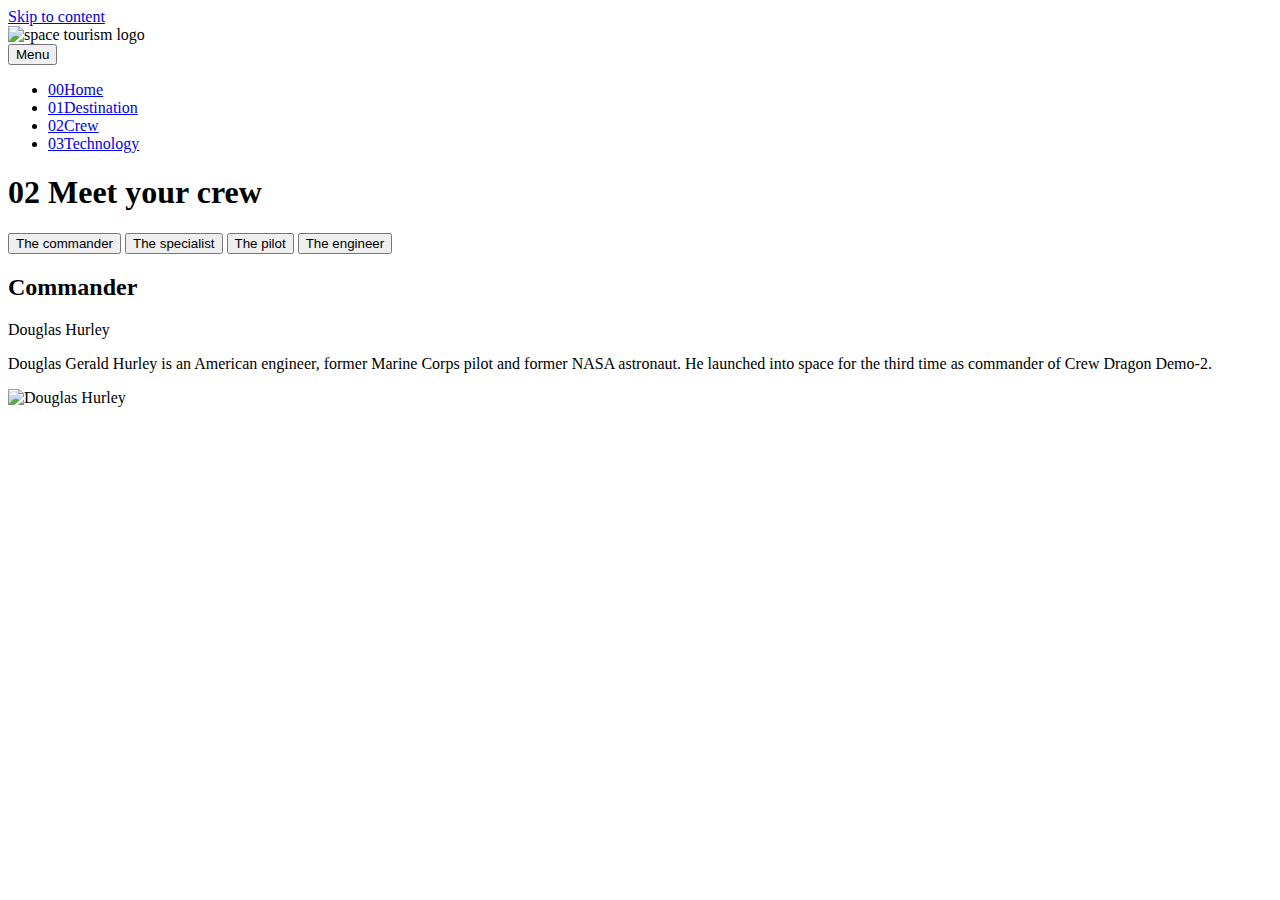
==== crew.html @ 70f531b6 "fixed navigation bug" ====
<!DOCTYPE html>
<html lang="en">

<head>
  <meta charset="UTF-8">
  <meta name="viewport" content="width=device-width, initial-scale=1.0">

  <link rel="icon" type="image/png" sizes="32x32" href="./assets/favicon-32x32.png">
  <!-- Google Fonts -->
  <link rel="preconnect" href="https://fonts.googleapis.com">
  <link rel="preconnect" href="https://fonts.gstatic.com" crossorigin>
  <link
    href="https://fonts.googleapis.com/css2?family=Barlow+Condensed:wght@400;700&family=Bellefair&family=Barlow:wght@400;700&display=swap"
    rel="stylesheet">

  <!-- CSS StyleSheet -->
  <link rel="stylesheet" href="assets/css/index.css">

  <title>Meet the Crew</title>
</head>
<body class="crew">
  <a class="skip-to-content" href="#main">Skip to content</a>
  <header class="primary-header flex">
    <div>
      <img src="./assets/shared/logo.svg" alt="space tourism logo" class="logo">
    </div>
    <button class="mobile-nav-toggle" aria-controls="primary-navigation"><span class="sr-only"
        aria-expanded="false">Menu</span></button>
    <nav>
      <ul id="primary-navigation" data-visible="false" class="primary-navigation underline-indicators flex">
        <li><a class="ff-sans-cond uppercase text-white letter-spacing-2" href="index.html"><span
              aria-hidden="true">00</span>Home</a>
        <li><a class="ff-sans-cond uppercase text-white letter-spacing-2" href="destination.html"><span
              aria-hidden="true">01</span>Destination</a>
        <li><a class="ff-sans-cond uppercase text-white letter-spacing-2" href="crew.html"><span
              aria-hidden="true">02</span>Crew</a>
        <li class="active"><a class="ff-sans-cond uppercase text-white letter-spacing-2" href="technology.html"><span
              aria-hidden="true">03</span>Technology</a>
      </ul>
    </nav>
  </header>

  <main id="main" class="grid-container grid-container--crew flow">
    <h1 class="numbered-title"><span aria-hidden="true">02</span> Meet your crew</h1>

    <div class="dot-indicators flex" role="tablist" aria-label="crew member list">
      <button aria-selected="true" aria-controls="commander-tab" role="tab" data-image="commander-image" tabindex="0"><span class="sr-only">The commander</span></button>
      <button aria-selected="false" aria-controls="specialist-tab" role="tab" data-image="specialist-image" tabindex="-1"><span class="sr-only">The specialist</span></button>
      <button aria-selected="false" aria-controls="pilot-tab" role="tab" data-image="pilot-image" tabindex="-1"><span class="sr-only">The pilot</span></button>
      <button aria-selected="false" aria-controls="engineer-tab" role="tab" data-image="engineer-image" tabindex="-1"><span class="sr-only">The engineer</span></button>
    </div>

    <!-- Commander -->
    <article class="crew-details flow" id="commander-tab" role="tabpanel" tabindex="0">
     <header class="flow flow--space-small">
       <h2 class="fs-600 ff-serif uppercase">Commander</h2>
       <p class="fs-700 ff-serif uppercase">Douglas Hurley</p>
     </header>
      <p class="text-accent">
        Douglas Gerald Hurley is an American engineer, former Marine Corps pilot
        and former NASA astronaut. He launched into space for the third time as
        commander of Crew Dragon Demo-2.
      </p>
    </article>

    <!-- Specialist -->
    <article hidden class="crew-details flow" id="specialist-tab" role="tabpanel" tabindex="-1">
      <header class="flow flow--space-small">
        <h2 class="fs-600 ff-serif uppercase">Mission Specialist</h2>
        <p class="fs-700 ff-serif uppercase">Mark Shuttleworth</p>
      </header>
      <p class="text-accent">
        Mark Richard Shuttleworth is the founder and CEO of Canonical, the company behind the Linux-based Ubuntu operating system. Shuttleworth became the first South African to travel to space as a space tourist.
      </p>
    </article>

    <!-- Pilot -->
    <article hidden class="crew-details flow" id="pilot-tab" role="tabpanel" tabindex="-1">
      <header class="flow flow--space-small">
        <h2 class="fs-600 ff-serif uppercase">Pilot</h2>
        <p class="fs-700 ff-serif uppercase">Victor Glover</p>
      </header>
      <p class="text-accent">
        Pilot on the first operational flight of the SpaceX Crew Dragon to the
        International Space Station. Glover is a commander in the U.S. Navy where he pilots an F/A-18. He was a crew member of Expedition 64, and served as a station systems flight engineer.
      </p>
    </article>

    <!-- Engineer -->
    <article hidden class="crew-details flow" id="engineer-tab" role="tabpanel" tabindex="-1">
      <header class="flow flow--space-small">
        <h2 class="fs-600 ff-serif uppercase">Flight Engineer</h2>
        <p class="fs-700 ff-serif uppercase">Anousheh Ansari</p>
      </header>
      <p class="text-accent">
        Anousheh Ansari is an Iranian American engineer and co-founder of Prodea Systems. Ansari was the fourth self-funded space tourist, the first self-funded woman to fly to the ISS, and the first Iranian in space.
      </p>
    </article>
    
    <picture id="commander-image">
      <source srcset="assets/crew/image-douglas-hurley.webp" type="image/webp">
      <img src="assets/crew/image-douglas-hurley.png" alt="Douglas Hurley">
    </picture>
    <picture hidden id="specialist-image">
      <source srcset="assets/crew/image-mark-shuttleworth.webp" type="image/webp">
      <img src="assets/crew/image-mark-shuttleworth.png" alt="Mark Shuttleworth">
    </picture>
    <picture hidden id="pilot-image">
      <source srcset="assets/crew/image-victor-glover.webp" type="image/webp">
      <img src="assets/crew/image-victor-glover.png" alt="Victor Glover">
    </picture>
    <picture hidden id="engineer-image">
      <source srcset="assets/crew/image-anousheh-ansari.webp" type="image/webp">
      <img src="assets/crew/image-anousheh-ansari.png" alt="Anousheh Ansari">
    </picture>

  </main>
  <script src="navigation.js"></script>
  <script src="tabs.js"></script>
</body>
</html>
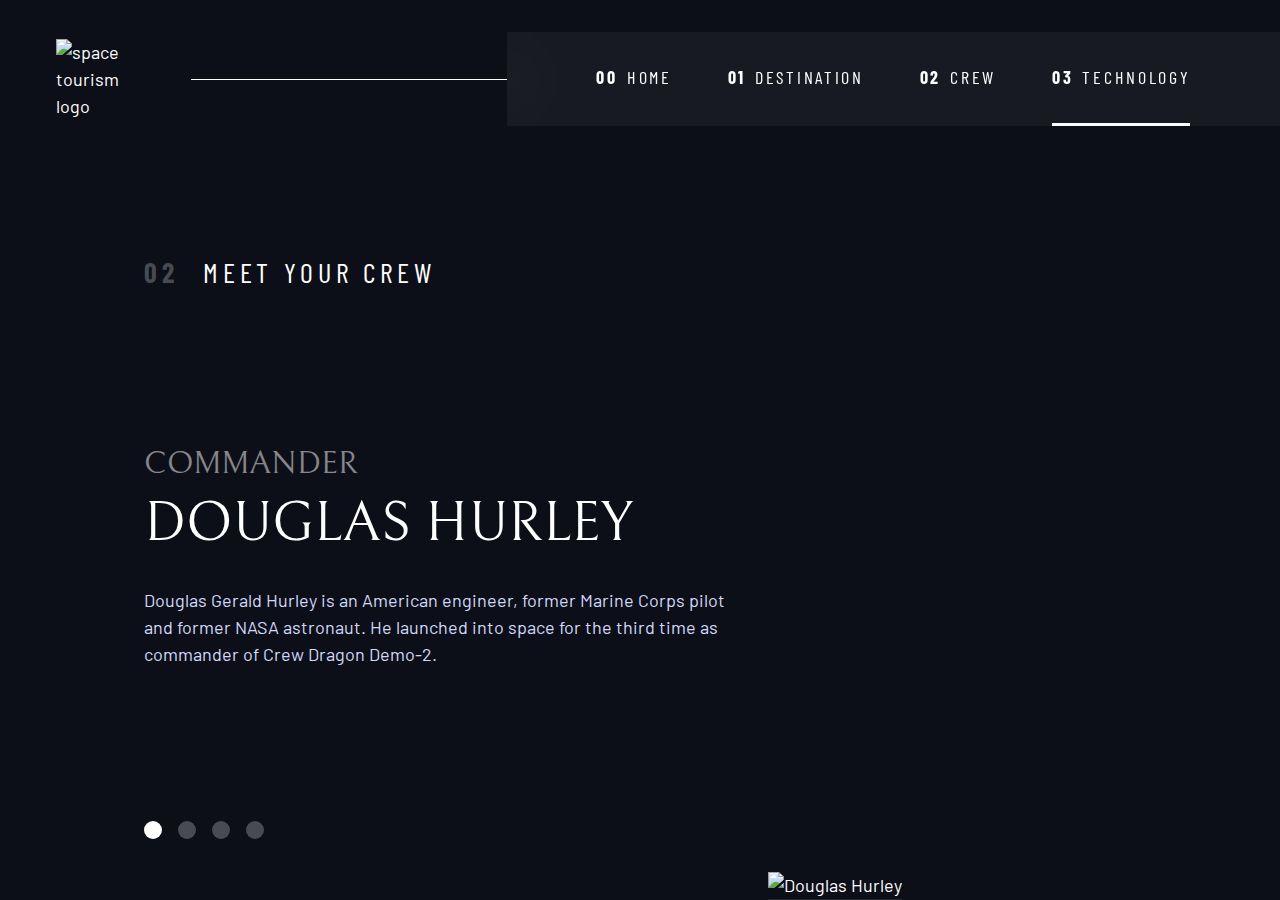
==== commit 95c6ea97: "fixed some bugs" ====
--- a/crew.html
+++ b/crew.html
@@ -115,7 +115,7 @@
     </picture>
 
   </main>
-  <script src="navigation.js"></script>
+  <script src="navgiation.js"></script>
   <script src="tabs.js"></script>
 </body>
 </html>--- a/assets/css/index.css
+++ b/assets/css/index.css
@@ -0,0 +1,830 @@
+/* ------------------- */
+/* Custom properties   */
+/* ------------------- */
+
+:root {
+    /* colors */
+    --clr-dark: 230 35% 7%;
+    --clr-light: 231 77% 90%;
+    --clr-white: 0 0% 100%;
+
+    /* font-sizes */
+    --fs-900: clamp(5rem, 8vw + 1rem, 9.375rem);
+    --fs-800: 3.5rem;
+    --fs-700: 1.5rem;
+    --fs-600: 1rem;
+    --fs-500: 1rem;
+    --fs-400: 0.9375rem;
+    --fs-300: 1rem;
+    --fs-200: 0.875rem;
+
+    /* font-families */
+    --ff-serif: "Bellefair", serif;
+    --ff-sans-cond: "Barlow Condensed", sans-serif;
+    --ff-sans-normal: "Barlow", sans-serif;
+}
+
+@media (min-width: 35em) {
+    :root {
+        --fs-800: 5rem;
+        --fs-700: 2.5rem;
+        --fs-600: 1.5rem;
+        --fs-500: 1.5rem;
+        --fs-400: 1rem;
+    }
+}
+
+@media (min-width: 45em) {
+    :root {
+        /* font-sizes */
+        --fs-800: 6.25rem;
+        --fs-700: 3.5rem;
+        --fs-600: 2rem;
+        --fs-500: 1.75rem;
+        --fs-400: 1.125rem;
+    }
+}
+
+
+/* ------------------- */
+/* Reset               */
+/* ------------------- */
+
+/* https://piccalil.li/blog/a-modern-css-reset/ */
+
+/* Box sizing */
+*,
+*::before,
+*::after {
+    box-sizing: border-box;
+}
+
+/* Reset margins */
+body,
+h1,
+h2,
+h3,
+h4,
+h5,
+p,
+figure,
+picture {
+    margin: 0;
+}
+
+h1,
+h2,
+h3,
+h4,
+h5,
+h6,
+p {
+    font-weight: 400;
+}
+
+/* set up the body */
+body {
+    font-family: var(--ff-sans-normal);
+    font-size: var(--fs-400);
+    color: hsl(var(--clr-white));
+    background-color: hsl(var(--clr-dark));
+    line-height: 1.5;
+    min-height: 100vh;
+    /* grid allows us to use the full vh */
+    display: grid;
+    grid-template-rows: min-content 1fr;
+
+    overflow-x: hidden;
+}
+
+/* make images easier to work with */
+img,
+picutre {
+    max-width: 100%;
+    display: block;
+}
+
+/* make form elements easier to work with */
+input,
+button,
+textarea,
+select {
+    font: inherit;
+}
+
+/* remove animations for people who've turned them off */
+@media (prefers-reduced-motion: reduce) {
+
+    *,
+    *::before,
+    *::after {
+        animation-duration: 0.01ms !important;
+        animation-iteration-count: 1 !important;
+        transition-duration: 0.01ms !important;
+        scroll-behavior: auto !important;
+    }
+}
+
+
+/* ------------------- */
+/* Utility classes     */
+/* ------------------- */
+
+/* general */
+
+.flex {
+    display: flex;
+    gap: var(--gap, 1rem);
+}
+
+.grid {
+    display: grid;
+    gap: var(--gap, 1rem);
+}
+
+.d-block {
+    display: block;
+}
+
+.flow>*:where(:not(:first-child)) {
+    margin-top: var(--flow-space, 1rem);
+}
+
+.flow--space-small {
+    --flow-space: .75rem;
+}
+
+.container {
+    padding-inline: 2em;
+    margin-inline: auto;
+    max-width: 80rem;
+}
+
+.sr-only {
+    /* Read contents for ie: button with no text for a screen reader*/
+position: absolute;
+    width: 1px;
+    height: 1px;
+    padding: 0;
+    margin: -1px;
+    overflow: hidden;
+    clip: rect(0, 0, 0, 0);
+    white-space: nowrap;
+    /* added line */
+    border: 0;
+}
+.skip-to-content {
+    position: absolute;
+    background: hsl(var(--clr-white));
+    color: hsl(var(--clr-dark));
+    padding: .5em 1em;
+    margin-inline: auto;
+    transform: translateY(-100%);
+    transition: transform 250ms ease-in;
+}
+
+.skip-to-content:focus {
+    transform: translateY(0);
+}
+
+/* colors */
+
+.bg-dark {
+    background-color: hsl(var(--clr-dark));
+}
+
+.bg-accent {
+    background-color: hsl(var(--clr-light));
+}
+
+.bg-white {
+    background-color: hsl(var(--clr-white));
+}
+
+.text-dark {
+    color: hsl(var(--clr-dark));
+}
+
+.text-accent {
+    color: hsl(var(--clr-light));
+}
+
+.text-white {
+    color: hsl(var(--clr-white));
+}
+
+/* typography */
+
+.ff-serif {
+    font-family: var(--ff-serif);
+}
+
+.ff-sans-cond {
+    font-family: var(--ff-sans-cond);
+}
+
+.ff-sans-normal {
+    font-family: var(--ff-sans-normal);
+}
+
+.letter-spacing-1 {
+    letter-spacing: 4.75px;
+}
+
+.letter-spacing-2 {
+    letter-spacing: 2.7px;
+}
+
+.letter-spacing-3 {
+    letter-spacing: 2.35px;
+}
+
+.uppercase {
+    text-transform: uppercase;
+}
+
+.fs-900 {
+    font-size: var(--fs-900);
+}
+
+.fs-800 {
+    font-size: var(--fs-800);
+}
+
+.fs-700 {
+    font-size: var(--fs-700);
+}
+
+.fs-600 {
+    font-size: var(--fs-600);
+}
+
+.fs-500 {
+    font-size: var(--fs-500);
+}
+
+.fs-400 {
+    font-size: var(--fs-400);
+}
+
+.fs-300 {
+    font-size: var(--fs-300);
+}
+
+.fs-200 {
+    font-size: var(--fs-200);
+}
+
+.fs-900,
+.fs-800,
+.fs-700,
+.fs-600 {
+    line-height: 1.1;
+    /* big fonts break the spacing */
+}
+
+.numbered-title {
+    font-family: var(--ff-sans-cond);
+    font-size: var(--fs-500);
+    text-transform: uppercase;
+    letter-spacing: 4.72px;
+}
+
+.numbered-title span {
+    margin-right: .5em;
+    font-weight: 700;
+    color: hsl(var(--clr-white) / .25);
+}
+
+
+/* ------------------- */
+/* Compontents         */
+/* ------------------- */
+
+.large-button {
+    font-size: 2rem;
+    position: relative;
+    z-index: 1;
+    display: inline-grid;
+    place-items: center;
+    padding: 0 2em;
+    border-radius: 50%;
+    aspect-ratio: 1;
+    text-decoration: none;
+}
+
+.large-button::after {
+    content: '';
+    position: absolute;
+    z-index: -1;
+    width: 100%;
+    height: 100%;
+    background: hsl(var(--clr-white) / .1);
+    border-radius: 50%;
+    opacity: 0;
+    transition: opacity 500ms linear, transform 750ms ease-in-out;
+}
+
+.large-button:hover::after,
+.large-button:focus::after {
+    opacity: 1;
+    transform: scale(1.5);
+}
+
+/* primary-header */
+
+.logo {
+    margin: 1.5rem clamp(1.5rem, 5vw, 3.5rem);
+}
+
+.primary-header {
+    justify-content: space-between;
+    align-items: center;
+}
+
+.primary-navigation {
+    --gap: clamp(1.5rem, 5vw, 3.5rem);
+    --underline-gap: 2rem;
+    list-style: none;
+    padding: 0;
+    margin: 0;
+    background: hsl(var(--clr-white) / 0.05);
+    backdrop-filter: blur(1.5rem);
+    -webkit-backdrop-filter: blur(1.5rem);
+}
+
+.primary-navigation a {
+    text-decoration: none;
+}
+
+.primary-navigation a>span {
+    font-weight: 700;
+    margin-right: .5em;
+}
+
+.mobile-nav-toggle {
+    display: none;
+}
+
+@media (max-width: 35em) {
+    .primary-navigation {
+        --underline-gap: .5rem;
+        position: fixed;
+        z-index: 1000;
+        inset: 0 0 0 30%;
+        list-style: none;
+        padding: min(20rem, 15vh) 2rem;
+        margin: 0;
+        flex-direction: column;
+        transform: translateX(100%);
+        transition: transform 500ms ease-in-out;
+    }
+
+    .primary-navigation[data-visible="true"] {
+        transform: translateX(0);
+    }
+
+    .primary-navigation.underline-indicators>.active {
+        border: 0;
+    }
+
+    .mobile-nav-toggle {
+        display: block;
+        position: absolute;
+        z-index: 2000;
+        right: 1rem;
+        top: 2rem;
+        background: transparent;
+        background-image: url(../shared/icon-hamburger.svg);
+        background-repeat: no-repeat;
+        background-position: center;
+        width: 1.5rem;
+        aspect-ratio: 1;
+        border: 0;
+    }
+
+    .mobile-nav-toggle[aria-expanded="true"] {
+        background-image: url(../shared/icon-close.svg);
+    }
+
+    .mobile-nav-toggle:focus-visible {
+        outline: 5px solid white;
+        outline-offset: 5px;
+    }
+
+}
+
+@media (min-width: 35em) {
+    .primary-navigation {
+            padding-inline: clamp(3rem, 7vw, 7rem);
+        }
+}
+
+@media (min-width: 35em) and (max-width: 44.999em) {
+    .primary-navigation a > span {
+        display: none;
+    }
+}
+
+@media (min-width: 45em) {
+    /* horizontal line */
+    .primary-header::after {
+        content: '';
+        display: block;
+        position: relative;
+        height: 1px;
+        width: 100%;
+        margin-right: -2.5rem;
+        background: hsl(var(--clr-white) / 2.5 );
+        order: 1;
+    }
+
+    nav {
+        order: 2;
+    }
+    
+    .primary-navigation {
+        margin-block: 2rem;
+    }
+}
+
+
+.underline-indicators>* {
+    cursor: pointer;
+    padding: var(--underline-gap, .5rem) 0;
+    border: 0;
+    border-bottom: .2rem solid hsl(var(--clr-white) / 0);
+    background-color: transparent;
+}
+
+.underline-indicators>*:hover,
+.underline-indicators>*:focus {
+    border-color: hsl(var(--clr-white) / .5);
+}
+
+.underline-indicators>.active,
+.underline-indicators>[aria-selected="true"] {
+    color: hsl(var(--clr-white) / 1);
+    border-color: hsl(var(--clr-white) / 1);
+}
+
+.tab-list {
+    --gap: 2em;
+}
+
+.dot-indicators>* {
+    cursor: pointer;
+    border: 0;
+    border-radius: 50%;
+    padding: .5em;
+    background-color: hsl(var(--clr-white) / .25);
+}
+
+.dot-indicators>*:hover,
+.dot-indicators>*:focus {
+    background-color: hsl(var(--clr-white) / .5);
+}
+
+.dot-indicators>[aria-selected="true"] {
+    background-color: hsl(var(--clr-white) / 1);
+}
+
+.num-indicator > * {
+    cursor: pointer;
+    background: none;
+    color: hsl(var(--clr-white));
+    border: 1px solid hsl(var(--clr-white) / .25);
+    border-radius: 50%;
+    width: 2.5rem;
+    aspect-ratio: 1;
+    font-family: var(--ff-serif);
+    font-size: var(--fs-600);
+}
+
+.num-indicator > *:hover,
+.num-indicator > *:focus {
+    border-color: hsl(var(--clr-white) / 1);
+}
+
+.num-indicator > [aria-selected="true"] {
+    background: hsl(var(--clr-white));
+    color: hsl(var(--clr-dark));
+}
+
+
+/* --------------------------- */
+/* Page Specific Background    */
+/* --------------------------- */
+
+body {
+    background-size: cover;
+    background-position: bottom center;
+}
+/* home */
+.home {
+    background-image: url(../home/background-home-mobile.jpg);
+}
+
+@media (min-width: 35rem) {
+    .home {
+        background-position: center center;
+        background-image: url(../home/background-home-tablet.jpg);
+    }
+}
+
+@media (min-width: 45rem) {
+    .home {
+        background-image: url(../home/background-home-desktop.jpg);
+    }
+}
+
+/* destination */
+.destination {
+    background-image: url(../destination/background-destination-mobile.jpg);
+}
+
+@media (min-width: 35rem) {
+    .destination {
+        background-position: center center;
+        background-image: url(../destination/background-destination-tablet.jpg);
+    }
+}
+
+@media (min-width: 45rem) {
+    .destination {
+        background-image: url(../destination/background-destination-desktop.jpg);
+    }
+}
+
+/* crew */
+.crew {
+    background-image: url(../crew/background-crew-mobile.jpg);
+}
+
+@media (min-width: 35rem) {
+    .crew {
+        background-position: center center;
+        background-image: url(../crew/background-crew-tablet.jpg);
+    }
+}
+
+@media (min-width: 45rem) {
+    .crew {
+        background-image: url(../crew/background-crew-desktop.jpg);
+    }
+}
+
+.tech {
+    background-image: url(../technology/background-technology-mobile.jpg);
+}
+
+@media (min-width: 35rem) {
+    .tech {
+        background-position: center center;
+        background-image: url(../technology/background-technology-tablet.jpg);
+    }
+}
+
+@media (min-width: 45rem) {
+    .tech {
+        background-image: url(../technology/background-technology-desktop.jpg);
+    }
+}
+
+/* ------------------------ */
+/* Layout                   */
+/* ------------------------ */
+
+.grid-container {
+    text-align: center;
+    display: grid;
+    place-items: center;
+    padding-inline: 1rem;
+    padding-bottom: 4rem;
+}
+
+.grid-container p:not([class]) {
+    max-width: 50ch;
+}
+
+.numbered-title {
+    grid-area: title;
+}
+
+/* destination layout */
+
+.grid-container--destination {
+    --flow-space: 2rem;
+    grid-template-areas:
+        'title'
+        'image'
+        'tabs'
+        'content';
+}
+
+.grid-container--destination > picture {
+    grid-area: image;
+    max-width: 60%;
+    align-self: start;
+}
+
+.grid-container--destination>.tab-list {
+    grid-area: tabs;
+}
+
+.grid-container--destination>.destination-info {
+    grid-area: content;
+}
+
+.destination-meta {
+    flex-direction: column;
+    border-top: 1px solid hsl(var(--clr-white) / .1);
+    padding-top: 2.5rem;
+    margin-top: 2.5rem;
+}
+
+.destination-meta p {
+    font-size: 1.75rem;
+}
+
+/* crew layout */
+.grid-container--crew {
+    --flow-space: 2rem;
+    grid-template-areas:
+        'title'
+        'image'
+        'tabs'
+        'content';
+}
+
+.grid-container--crew > picture {
+    grid-area: image;
+    max-width: 60%;
+    border-bottom: 1px solid hsl(var(--clr-white) / .1);
+}
+
+.grid-container--crew>.dot-indicators {
+    grid-area: tabs;
+}
+
+.grid-container--crew>.crew-details {
+    grid-area: content;
+}
+
+.crew-details h2 {
+    opacity: .5;
+}
+
+/* tech layout */
+.grid-container--tech {
+    --flow-space: 2rem;
+    padding-inline: 0;
+    grid-template-areas:
+        'title'
+        'image'
+        'tabs'
+        'content';
+}
+
+.grid-container--tech > picture {
+    grid-area: image;
+    overflow-clip-margin: content-box;
+    overflow: clip;
+    width: 100vw;
+    left: 0;
+}
+
+.grid-container--tech > .num-indicator {
+    grid-area: tabs;
+}
+
+.grid-container--tech > .tech-info {
+    grid-area: content;
+}
+
+.tech-info > p {
+    padding-inline: 1.5rem;
+}
+
+.portrait {
+    display: none;
+}
+
+@media (min-width: 35em) {
+    .numbered-title {
+        justify-self: left;
+        margin-top: 2rem;
+    }
+
+    .destination-meta {
+        flex-direction: row;
+        justify-content: space-evenly;
+    }
+
+    .grid-container--crew {
+        padding-bottom: 0;
+        grid-template-areas:
+            'title'
+            'content'
+            'tabs'
+            'image';
+    }
+
+    .grid-container--tech .numbered-title {
+        padding-inline: 1rem;
+    }
+
+    .num-indicator > * {
+        width: 3.75rem;
+    }
+}
+
+@media (min-width: 45em) {
+    .grid-container {
+        text-align: left;
+        column-gap: var(--container-gap, 2rem);
+        grid-template-columns: minmax(1rem, 1fr) repeat(2, minmax(0, 30rem)) minmax(1rem, 1fr);
+    }
+
+    .grid-container--home {
+        padding-bottom: max(6rem, 20vh);
+        align-items: end;
+    }
+
+    .grid-container--home>*:first-child {
+        grid-column: 2;
+    }
+
+    .grid-container--home>*:last-child {
+        grid-column: 3;
+    }
+
+    .grid-container--destination {
+        align-content: start;
+        justify-items: start;
+        grid-template-areas:
+            '. title title .'
+            '. image tabs .'
+            '. image content .';
+    }
+
+    .grid-container--destination > picture {
+        max-width: 90%;
+    }
+    
+    .destination-meta {
+        --gap: min(6vw, 6rem);
+        justify-content: start;
+    }
+
+    .grid-container--crew {
+        grid-template-columns: minmax(1rem, 1fr) minmax(0, 37rem) minmax(0, 23rem) minmax(1rem, 1fr);
+        grid-template-areas:
+            '. title title .'
+            '. content image .'
+            '. tabs image .';
+        justify-items: start;
+    }
+
+    .grid-container--crew > picture {
+        grid-column: span 2;
+        align-self: end;
+        max-width: 90%;
+    }
+
+    .grid-container--tech {
+        grid-template-columns: minmax(1rem, 1fr) minmax(0, 4rem) minmax(0, 37rem) minmax(0rem, 22rem) minmax(1rem, 1fr);
+        grid-template-areas:
+            '. title title .'
+            '. tabs content image';
+        justify-items: start;
+    }
+
+    .num-indicator {
+        flex-direction: column;
+        --gap: 2rem;
+    }
+    
+    .num-indicator > * {
+        width: 5rem;
+    }
+
+    .grid-container--tech .landscape {
+        display: none;
+    }
+
+    .grid-container--tech .portrait{
+        display: block;
+        max-width: 50%;
+    }
+    
+    .grid-container--tech .tech-info {
+        --flow-space: 2rem;
+        padding-inline: 3rem;
+    }
+
+    .tech-info > p {
+        padding-inline: 0;
+    }
+    
+}
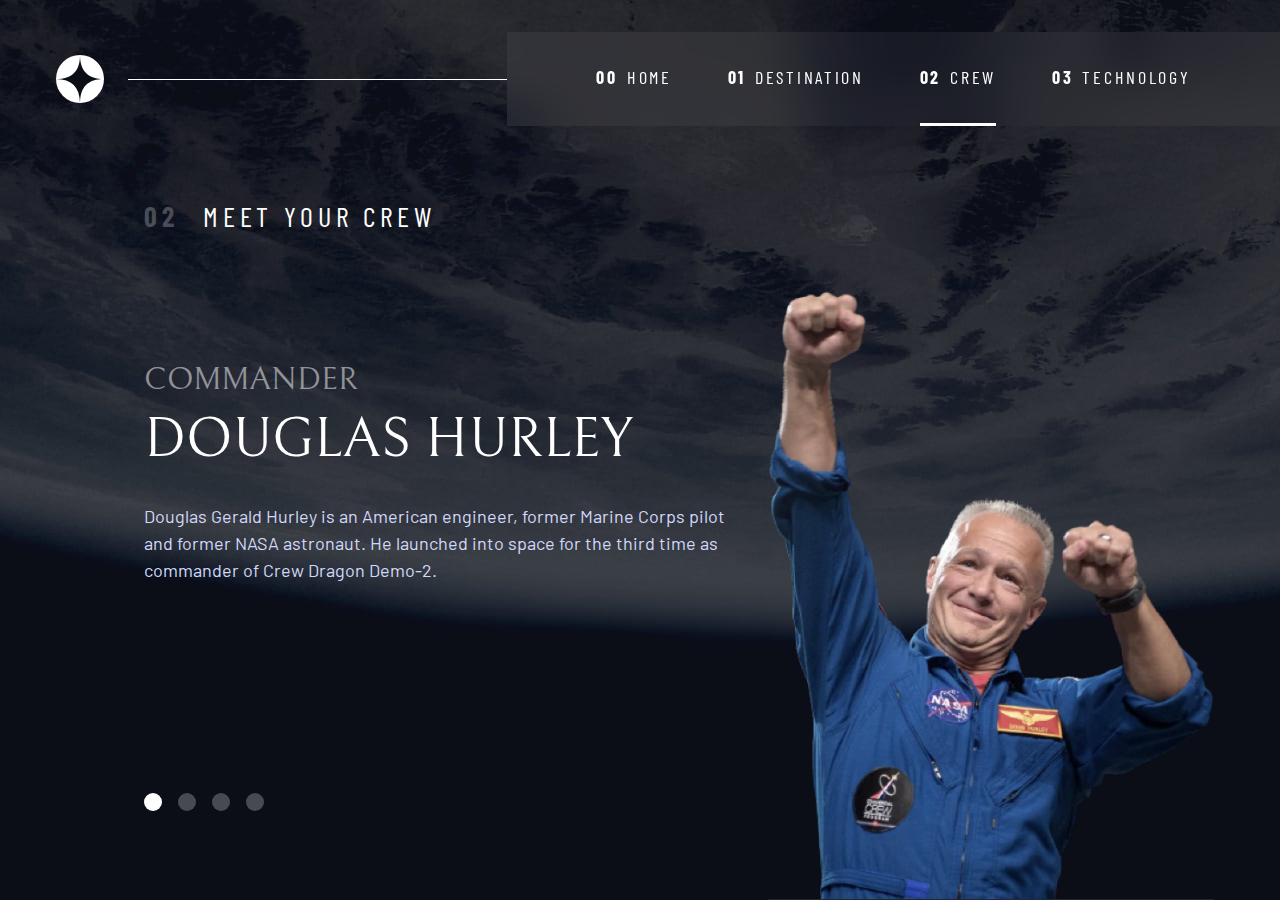
==== commit 592462e0: "organizing file destination" ====
--- a/crew.html
+++ b/crew.html
@@ -32,9 +32,9 @@
               aria-hidden="true">00</span>Home</a>
         <li><a class="ff-sans-cond uppercase text-white letter-spacing-2" href="destination.html"><span
               aria-hidden="true">01</span>Destination</a>
-        <li><a class="ff-sans-cond uppercase text-white letter-spacing-2" href="crew.html"><span
+        <li class="active"><a class="ff-sans-cond uppercase text-white letter-spacing-2" href="crew.html"><span
               aria-hidden="true">02</span>Crew</a>
-        <li class="active"><a class="ff-sans-cond uppercase text-white letter-spacing-2" href="technology.html"><span
+        <li><a class="ff-sans-cond uppercase text-white letter-spacing-2" href="technology.html"><span
               aria-hidden="true">03</span>Technology</a>
       </ul>
     </nav>
--- a/assets/css/index.css
+++ b/assets/css/index.css
@@ -350,7 +350,6 @@
     margin: 0;
     background: hsl(var(--clr-white) / 0.05);
     backdrop-filter: blur(1.5rem);
-    -webkit-backdrop-filter: blur(1.5rem);
 }
 
 .primary-navigation a {
@@ -395,7 +394,7 @@
         right: 1rem;
         top: 2rem;
         background: transparent;
-        background-image: url(../shared/icon-hamburger.svg);
+        background-image: url(/assets/shared/icon-hamburger.svg);
         background-repeat: no-repeat;
         background-position: center;
         width: 1.5rem;
@@ -404,7 +403,7 @@
     }
 
     .mobile-nav-toggle[aria-expanded="true"] {
-        background-image: url(../shared/icon-close.svg);
+        background-image: url(/assets/shared/icon-close.svg);
     }
 
     .mobile-nav-toggle:focus-visible {
@@ -522,72 +521,72 @@
 }
 /* home */
 .home {
-    background-image: url(../home/background-home-mobile.jpg);
+    background-image: url(/assets/home/background-home-mobile.jpg);
 }
 
 @media (min-width: 35rem) {
     .home {
         background-position: center center;
-        background-image: url(../home/background-home-tablet.jpg);
+        background-image: url(/assets/home/background-home-tablet.jpg);
     }
 }
 
 @media (min-width: 45rem) {
     .home {
-        background-image: url(../home/background-home-desktop.jpg);
+        background-image: url(/assets/home/background-home-desktop.jpg);
     }
 }
 
 /* destination */
 .destination {
-    background-image: url(../destination/background-destination-mobile.jpg);
+    background-image: url(/assets/destination/background-destination-mobile.jpg);
 }
 
 @media (min-width: 35rem) {
     .destination {
         background-position: center center;
-        background-image: url(../destination/background-destination-tablet.jpg);
+        background-image: url(/assets/destination/background-destination-tablet.jpg);
     }
 }
 
 @media (min-width: 45rem) {
     .destination {
-        background-image: url(../destination/background-destination-desktop.jpg);
+        background-image: url(/assets/destination/background-destination-desktop.jpg);
     }
 }
 
 /* crew */
 .crew {
-    background-image: url(../crew/background-crew-mobile.jpg);
+    background-image: url(./assets/crew/background-crew-mobile.jpg);
 }
 
 @media (min-width: 35rem) {
     .crew {
         background-position: center center;
-        background-image: url(../crew/background-crew-tablet.jpg);
+        background-image: url(./assets/crew/background-crew-tablet.jpg);
     }
 }
 
 @media (min-width: 45rem) {
     .crew {
-        background-image: url(../crew/background-crew-desktop.jpg);
+        background-image: url(/assets/crew/background-crew-desktop.jpg);
     }
 }
 
 .tech {
-    background-image: url(../technology/background-technology-mobile.jpg);
+    background-image: url(/assets/technology/background-technology-mobile.jpg);
 }
 
 @media (min-width: 35rem) {
     .tech {
         background-position: center center;
-        background-image: url(../technology/background-technology-tablet.jpg);
+        background-image: url(/assets/technology/background-technology-tablet.jpg);
     }
 }
 
 @media (min-width: 45rem) {
     .tech {
-        background-image: url(../technology/background-technology-desktop.jpg);
+        background-image: url(/assets/technology/background-technology-desktop.jpg);
     }
 }
 
